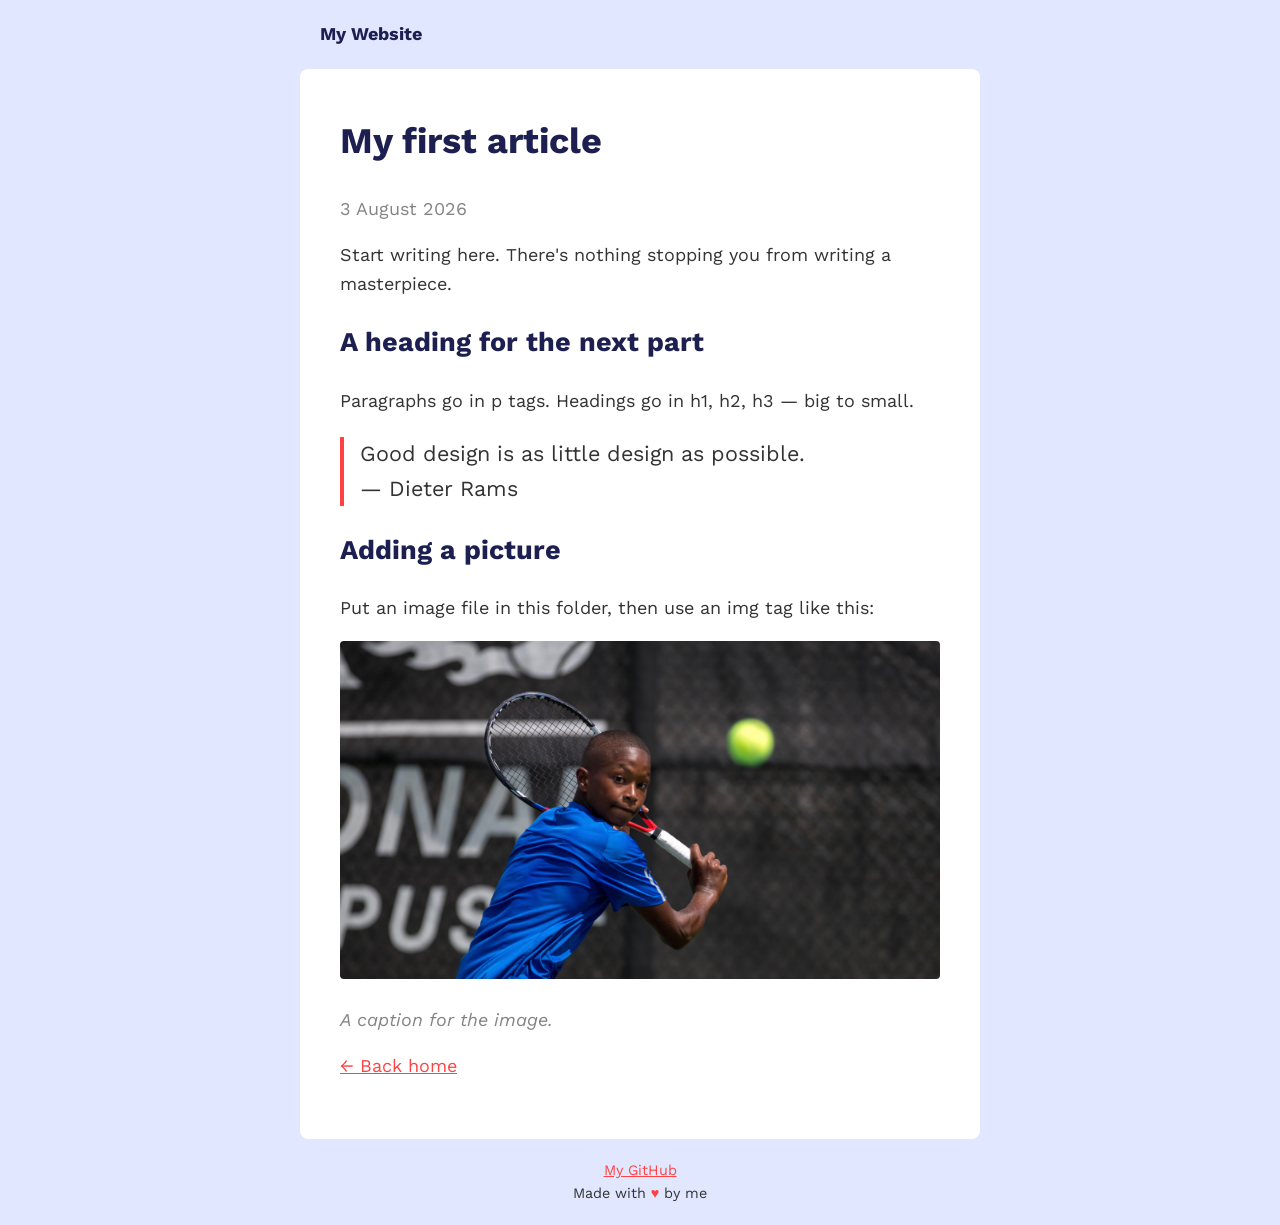
==== article.html @ ef50086d "Initial commit" ====
<!DOCTYPE html>
<html>

<head>
  <title>My First Article</title>
  <link rel="stylesheet" href="style.css">
  <script src="scripts.js" defer></script>
  <meta name="viewport" content="width=device-width, initial-scale=1.0">
  <link rel="shortcut icon" href="favicon.ico">
</head>

<body>

  <header>
    <a href="index.html" class="header-text">My Website</a>
  </header>

  <main>

    <h1>My first article</h1>
    <p class="date">3 August 2026</p>

    <p>Start writing here. There's nothing stopping you from writing a masterpiece.</p>

    <h2>A heading for the next part</h2>
    <p>Paragraphs go in p tags. Headings go in h1, h2, h3 — big to small.</p>

    <!-- A quote, styled in style.css -->
    <blockquote>
      Good design is as little design as possible.
      <br>— Dieter Rams
    </blockquote>

    <h2>Adding a picture</h2>
    <p>Put an image file in this folder, then use an img tag like this:</p>
    <img src="tennis.jpg" alt="A tennis court">
    <p class="image-caption">A caption for the image.</p>

    <p><a href="index.html">← Back home</a></p>

  </main>

  <footer>
    <a href="https://github.com">My GitHub</a>
    <br>
    Made with <span class="heart">&hearts;</span> by me
  </footer>

</body>

</html>
---- style.css ----
/* This file controls how everything LOOKS.
   Change a value, save, and refresh your browser to see what happens. */


/* Load a font from Google Fonts */
@import url('https://fonts.googleapis.com/css?family=Work+Sans:400,700&display=swap');


/* Rules for the whole page */

body {
  font-family: "Work Sans", sans-serif;
  font-size: 18px;
  line-height: 1.6;
  background: #E0E7FF;   /* page background color — try changing this! */
  color: #333333;        /* text color */
  margin: 0;
}


/* Headings */

h1, h2, h3 {
  color: #1D1F50;
}


/* Links */

a {
  color: #FF4343;        /* the accent color */
}


/* The bar at the top */

header {
  max-width: 640px;
  margin: auto;
  padding: 20px;
  font-weight: 700;
}

.header-text {
  color: #1D1F50;
  text-decoration: none;
}


/* The white box that holds your content */

main {
  max-width: 600px;
  margin: auto;
  padding: 20px 40px 40px 40px;
  background: #ffffff;
  border-radius: 8px;
}


/* Pictures never overflow the box */

main img {
  max-width: 100%;
  border-radius: 4px;
}

.image-caption {
  font-style: italic;
  opacity: 0.6;
}

.date {
  opacity: 0.6;
}


/* Quotes */

blockquote {
  border-left: 4px solid #FF4343;
  margin-left: 0;
  padding-left: 16px;
  font-size: 120%;
}


/* The footer at the bottom */

footer {
  max-width: 640px;
  margin: auto;
  padding: 20px;
  text-align: center;
  font-size: 80%;
}


/* The beating heart */

.heart {
  color: #FF4343;
  animation: beat 1s infinite;
}

@keyframes beat {
  50% { opacity: 0.5; }
}


/* Anything below this only applies to small screens (phones) */

@media only screen and (max-width: 600px) {

  body {
    background: #ffffff;
  }

  main {
    padding: 10px 5% 40px 5%;
    border-radius: 0;
  }

}
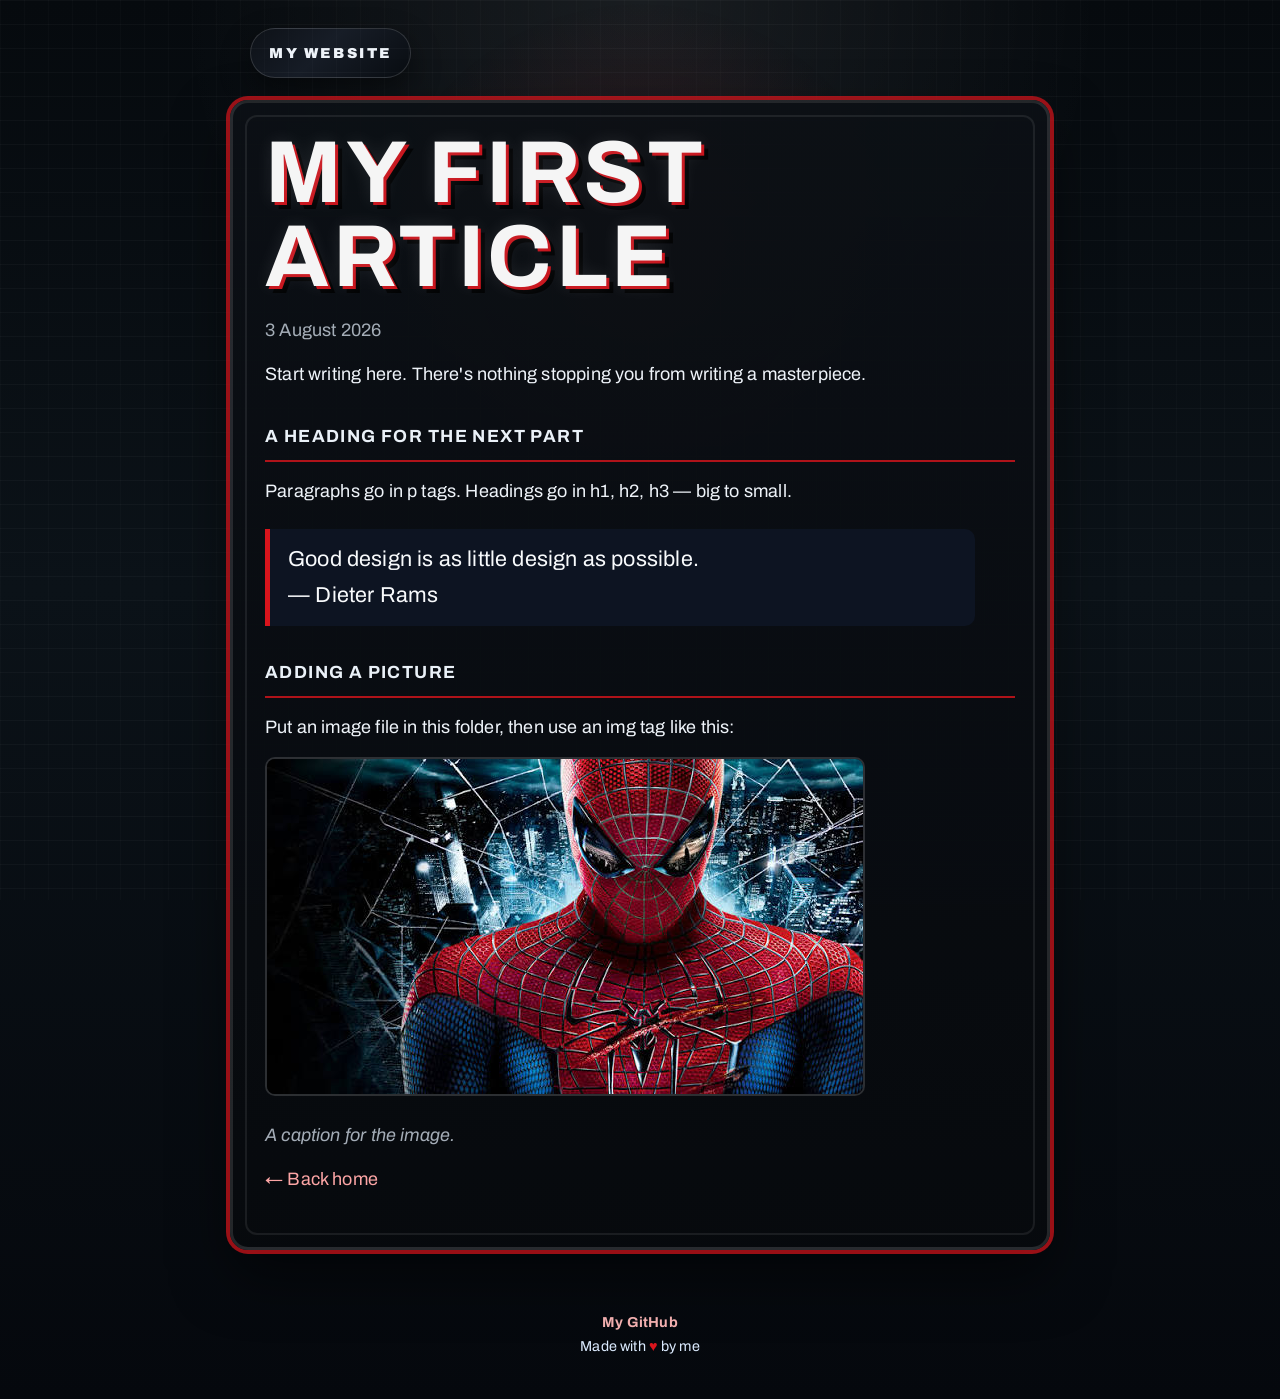
==== commit 4574a1fe: "amen" ====
--- a/article.html
+++ b/article.html
@@ -33,7 +33,7 @@
 
     <h2>Adding a picture</h2>
     <p>Put an image file in this folder, then use an img tag like this:</p>
-    <img src="tennis.jpg" alt="A tennis court">
+    <img src="tennis.jpeg" alt="A tennis court">
     <p class="image-caption">A caption for the image.</p>
 
     <p><a href="index.html">← Back home</a></p>
--- a/style.css
+++ b/style.css
@@ -1,124 +1,438 @@
 /* This file controls how everything LOOKS.
    Change a value, save, and refresh your browser to see what happens. */
 
-
-/* Load a font from Google Fonts */
-@import url('https://fonts.googleapis.com/css?family=Work+Sans:400,700&display=swap');
-
-
-/* Rules for the whole page */
+@import url('https://fonts.googleapis.com/css2?family=Archivo:wght@400;600;700;800;900&display=swap');
+
+:root {
+  --spidey-red: #d9141c;
+  --spidey-red-deep: #7a0d12;
+  --spidey-black: #070b11;
+  --spidey-gray: #d3d7dd;
+  --spidey-panel: #101820;
+  --spidey-panel-soft: rgba(16, 24, 32, 0.8);
+  --spidey-ink: #eef3f9;
+  --spidey-line: rgba(255, 255, 255, 0.12);
+
+  --cursor-default: url("data:image/svg+xml,%3Csvg xmlns='http://www.w3.org/2000/svg' width='200' height='200' viewBox='0 0 200 200' shape-rendering='crispEdges'%3E%3Cpath d='M18 20L148 92L104 100L90 180L58 150L66 100L18 92Z' fill='%23ffffff' stroke='%23000000' stroke-width='10' stroke-linejoin='miter'/%3E%3Cpath d='M44 52L110 96L82 100L74 144L58 128L64 100L44 86Z' fill='%23000000'/%3E%3Cpath d='M50 86L68 86L68 102L50 102Z' fill='%23ffffff'/%3E%3Cpath d='M80 86L98 86L98 102L80 102Z' fill='%23ffffff'/%3E%3Cpath d='M54 110L72 112L70 128L54 126Z' fill='%23ffffff'/%3E%3Cpath d='M78 110L96 112L98 128L80 126Z' fill='%23ffffff'/%3E%3C/svg%3E") 22 12, auto;
+  --cursor-link: url("data:image/svg+xml,%3Csvg xmlns='http://www.w3.org/2000/svg' width='200' height='200' viewBox='0 0 200 200' shape-rendering='crispEdges'%3E%3Cpath d='M18 20L148 92L104 100L90 180L58 150L66 100L18 92Z' fill='%23ffffff' stroke='%23000000' stroke-width='10' stroke-linejoin='miter'/%3E%3Cpath d='M44 52L110 96L82 100L74 144L58 128L64 100L44 86Z' fill='%23000000'/%3E%3Cpath d='M50 86L68 86L68 102L50 102Z' fill='%23ffffff'/%3E%3Cpath d='M80 86L98 86L98 102L80 102Z' fill='%23ffffff'/%3E%3Cpath d='M54 110L72 112L70 128L54 126Z' fill='%23ffffff'/%3E%3Cpath d='M78 110L96 112L98 128L80 126Z' fill='%23ffffff'/%3E%3C/svg%3E") 22 12, pointer;
+  --cursor-text: url("data:image/svg+xml,%3Csvg xmlns='http://www.w3.org/2000/svg' width='200' height='200' viewBox='0 0 200 200' shape-rendering='crispEdges'%3E%3Cpath d='M58 24H142V176H58Z' fill='%23ffffff' stroke='%23000000' stroke-width='10'/%3E%3Cpath d='M74 44H126V138H74Z' fill='%23000000'/%3E%3Cpath d='M78 64H122M78 88H122M78 112H122M78 136H122' stroke='%23ffffff' stroke-width='10' stroke-linecap='square'/%3E%3C/svg%3E") 18 18, text;
+}
+
+* {
+  box-sizing: border-box;
+}
+
+html {
+  scroll-behavior: smooth;
+}
 
 body {
-  font-family: "Work Sans", sans-serif;
+  font-family: "Archivo", sans-serif;
   font-size: 18px;
-  line-height: 1.6;
-  background: #E0E7FF;   /* page background color — try changing this! */
-  color: #333333;        /* text color */
+  line-height: 1.7;
+  background:
+    radial-gradient(circle at top, rgba(255, 255, 255, 0.08), transparent 30%),
+    linear-gradient(180deg, #060a0e 0%, #0b1218 42%, #05080d 100%);
+  color: var(--spidey-ink);
   margin: 0;
-}
-
-
-/* Headings */
+  min-height: 100vh;
+  letter-spacing: 0.01em;
+  cursor: var(--cursor-default);
+}
+
+body.link-cursor {
+  cursor: var(--cursor-link);
+}
+
+body.text-cursor {
+  cursor: var(--cursor-text);
+}
+
+.cursor-glow {
+  position: fixed;
+  left: 0;
+  top: 0;
+  width: 240px;
+  height: 240px;
+  border-radius: 50%;
+  pointer-events: none;
+  z-index: 9999;
+  opacity: 0;
+  transition: opacity 0.12s ease, filter 0.12s ease;
+  background: radial-gradient(circle, rgba(120, 255, 172, 0.72) 0%, rgba(61, 214, 136, 0.46) 20%, rgba(51, 209, 170, 0.22) 42%, rgba(51, 209, 170, 0.08) 62%, transparent 72%);
+  filter: blur(24px);
+  mix-blend-mode: screen;
+}
+
+.cursor-trail {
+  position: fixed;
+  inset: 0;
+  pointer-events: none;
+  z-index: 9998;
+  overflow: hidden;
+  mix-blend-mode: screen;
+}
+
+.cursor-sparkle {
+  position: absolute;
+  width: var(--sparkle-size);
+  height: var(--sparkle-size);
+  background: hsl(var(--sparkle-hue) 100% 78%);
+  box-shadow: 0 0 8px 2px hsl(var(--sparkle-hue) 100% 68%);
+  transform: translate(-50%, -50%) rotate(45deg);
+  animation: sparkle-fade 1.5s ease-out forwards;
+}
+
+.cursor-focus-ripple {
+  position: fixed;
+  border: 2px solid rgba(120, 255, 172, 0.9);
+  border-radius: 999px;
+  pointer-events: none;
+  z-index: 10000;
+  transform: translate(-50%, -50%);
+  box-shadow: 0 0 14px rgba(61, 214, 136, 0.72);
+  animation: focus-ripple 0.7s ease-out forwards;
+}
+
+@keyframes focus-ripple {
+  0% {
+    opacity: 0.95;
+    scale: 0.72;
+  }
+
+  100% {
+    opacity: 0;
+    scale: 1.45;
+  }
+}
+
+@keyframes sparkle-fade {
+  0% {
+    opacity: 0;
+    scale: 0.2;
+  }
+
+  12% {
+    opacity: 1;
+    scale: 1;
+  }
+
+  100% {
+    opacity: 0;
+    scale: 0;
+    translate: var(--sparkle-drift-x) var(--sparkle-drift-y);
+  }
+}
+
+.cursor-glow-active {
+  transform: scale(1.15);
+  filter: blur(30px);
+}
+
+.cursor-glow-hover {
+  width: 300px;
+  height: 300px;
+  filter: blur(36px);
+  background: radial-gradient(circle, rgba(178, 255, 200, 0.82) 0%, rgba(81, 255, 154, 0.58) 20%, rgba(80, 230, 165, 0.26) 44%, rgba(80, 230, 165, 0.08) 62%, transparent 76%);
+}
+
+@media (pointer: coarse) {
+  .cursor-glow {
+    width: 120px;
+    height: 120px;
+    filter: blur(14px);
+  }
+
+  .cursor-trail {
+    z-index: 9999;
+  }
+
+  .cursor-sparkle {
+    box-shadow: 0 0 6px 1px hsl(var(--sparkle-hue) 100% 68%);
+  }
+}
+
+body::before {
+  content: "";
+  position: fixed;
+  inset: 0;
+  background:
+    linear-gradient(rgba(255, 255, 255, 0.03) 1px, transparent 1px),
+    linear-gradient(90deg, rgba(255, 255, 255, 0.02) 1px, transparent 1px);
+  background-size: 24px 24px;
+  pointer-events: none;
+}
+
+body::after {
+  content: "";
+  position: fixed;
+  inset: 0;
+  background: radial-gradient(circle at 50% 30%, rgba(217, 20, 28, 0.14), transparent 30%);
+  pointer-events: none;
+}
 
 h1, h2, h3 {
-  color: #1D1F50;
-}
-
-
-/* Links */
+  color: var(--spidey-ink);
+  letter-spacing: 0.04em;
+}
+
+h1 {
+  font-size: clamp(2.8rem, 7vw, 5.5rem);
+  line-height: 0.95;
+  margin: 0 0 16px;
+  text-transform: uppercase;
+  color: #f5f5f5;
+  text-shadow: 0 0 18px rgba(255, 255, 255, 0.1), 3px 3px 0 rgba(217, 20, 28, 0.92), 7px 7px 0 rgba(0, 0, 0, 0.75);
+}
+
+h2 {
+  color: #eaf1f8;
+  border-bottom: 2px solid rgba(217, 20, 28, 0.8);
+  padding-bottom: 8px;
+  margin-top: 32px;
+  text-transform: uppercase;
+  letter-spacing: 0.08em;
+  font-size: 1.1rem;
+}
+
+p {
+  margin: 14px 0;
+}
+
+ul {
+  padding-left: 1.2rem;
+}
+
+li {
+  margin: 10px 0;
+}
 
 a {
-  color: #FF4343;        /* the accent color */
-}
-
-
-/* The bar at the top */
+  color: #fca5a5;
+  text-decoration: none;
+  transition: color 0.2s ease, transform 0.2s ease;
+  cursor: var(--cursor-link);
+}
+
+a:hover {
+  color: #fee2e2;
+}
+
+button,
+input,
+textarea,
+select {
+  cursor: var(--cursor-text);
+}
 
 header {
-  max-width: 640px;
-  margin: auto;
-  padding: 20px;
+  max-width: 820px;
+  margin: 0 auto;
+  padding: 28px 20px 10px;
+  font-weight: 900;
+}
+
+.header-text {
+  display: inline-block;
+  color: var(--spidey-ink);
+  text-decoration: none;
+  font-size: 0.9rem;
+  letter-spacing: 0.18em;
+  text-transform: uppercase;
+  background: linear-gradient(135deg, #0d1117, #171d27 45%, #090d12);
+  border: 1px solid rgba(255, 255, 255, 0.15);
+  padding: 12px 18px;
+  border-radius: 999px;
+  box-shadow: 0 12px 30px rgba(0, 0, 0, 0.45);
+}
+
+main {
+  max-width: 820px;
+  margin: 12px auto 40px;
+  padding: 28px 32px 38px;
+  background: linear-gradient(180deg, rgba(12, 16, 21, 0.94), rgba(7, 10, 14, 0.96));
+  border: 3px solid rgba(242, 244, 246, 0.12);
+  border-radius: 18px;
+  box-shadow:
+    0 0 0 4px rgba(217, 20, 28, 0.7),
+    0 26px 56px rgba(0, 0, 0, 0.5);
+  position: relative;
+  z-index: 1;
+  overflow: hidden;
+}
+
+main::before {
+  content: "";
+  position: absolute;
+  inset: 12px;
+  border: 2px solid rgba(255, 255, 255, 0.08);
+  border-radius: 12px;
+  pointer-events: none;
+}
+
+.hero {
+  margin-bottom: 26px;
+  padding: 12px 0 8px;
+  position: relative;
+}
+
+.hero::before {
+  content: "";
+  position: absolute;
+  top: -18px;
+  right: -20px;
+  width: 180px;
+  height: 180px;
+  border: 2px solid rgba(255, 255, 255, 0.12);
+  border-radius: 50%;
+  border-left-color: transparent;
+  border-bottom-color: transparent;
+  transform: rotate(25deg);
+  opacity: 0.7;
+}
+
+.eyebrow {
+  display: inline-block;
+  margin: 0 0 12px;
+  padding: 7px 12px;
+  border-radius: 999px;
+  background: rgba(217, 20, 28, 0.18);
+  border: 1px solid rgba(255, 255, 255, 0.16);
+  color: #f7c5c8;
+  text-transform: uppercase;
+  letter-spacing: 0.14em;
+  font-size: 0.68rem;
   font-weight: 700;
 }
 
-.header-text {
-  color: #1D1F50;
-  text-decoration: none;
-}
-
-
-/* The white box that holds your content */
-
-main {
-  max-width: 600px;
-  margin: auto;
-  padding: 20px 40px 40px 40px;
-  background: #ffffff;
-  border-radius: 8px;
-}
-
-
-/* Pictures never overflow the box */
+.intro {
+  color: #dfe5eb;
+  font-size: 1.16rem;
+  max-width: 60ch;
+}
+
+.hero-actions {
+  display: flex;
+  flex-wrap: wrap;
+  gap: 12px;
+  margin-top: 24px;
+}
+
+.primary-btn,
+.secondary-btn {
+  display: inline-block;
+  padding: 12px 18px;
+  border-radius: 999px;
+  font-weight: 800;
+  letter-spacing: 0.06em;
+  text-transform: uppercase;
+  border: 1px solid rgba(255, 255, 255, 0.16);
+}
+
+.primary-btn {
+  background: linear-gradient(135deg, var(--spidey-red), #f03636);
+  color: white;
+  box-shadow: 0 10px 22px rgba(217, 20, 28, 0.35);
+}
+
+.secondary-btn {
+  background: linear-gradient(135deg, #111827, #1f2937);
+  color: white;
+  box-shadow: 0 10px 22px rgba(15, 23, 42, 0.4);
+}
+
+.feature-list {
+  list-style: none;
+  padding-left: 0;
+}
+
+.feature-list li {
+  position: relative;
+  padding-left: 28px;
+  color: #e2e8f0;
+}
+
+.feature-list li::before {
+  content: "🕷️";
+  position: absolute;
+  left: 0;
+  top: 0;
+}
 
 main img {
   max-width: 100%;
-  border-radius: 4px;
+  border-radius: 10px;
+  border: 2px solid rgba(255, 255, 255, 0.15);
 }
 
 .image-caption {
   font-style: italic;
-  opacity: 0.6;
+  opacity: 0.8;
+  color: #cbd5e1;
 }
 
 .date {
-  opacity: 0.6;
-}
-
-
-/* Quotes */
+  opacity: 0.8;
+  color: #cbd5e1;
+}
 
 blockquote {
-  border-left: 4px solid #FF4343;
+  border-left: 5px solid var(--spidey-red);
   margin-left: 0;
-  padding-left: 16px;
+  padding: 12px 18px;
   font-size: 120%;
-}
-
-
-/* The footer at the bottom */
+  background: rgba(15, 23, 42, 0.7);
+  border-radius: 0 10px 10px 0;
+  color: #f8fafc;
+}
 
 footer {
-  max-width: 640px;
+  max-width: 820px;
   margin: auto;
-  padding: 20px;
+  padding: 20px 20px 40px;
   text-align: center;
-  font-size: 80%;
-}
-
-
-/* The beating heart */
+  font-size: 0.9rem;
+  color: #dbeafe;
+}
+
+footer a {
+  color: #f7b3b3;
+  font-weight: 700;
+}
 
 .heart {
-  color: #FF4343;
+  color: var(--spidey-red);
   animation: beat 1s infinite;
 }
 
 @keyframes beat {
-  50% { opacity: 0.5; }
-}
-
-
-/* Anything below this only applies to small screens (phones) */
+  0%, 100% { transform: scale(1); opacity: 1; }
+  50% { transform: scale(1.2); opacity: 0.7; }
+}
 
 @media only screen and (max-width: 600px) {
-
   body {
-    background: #ffffff;
+    background: #0b1016;
   }
 
   main {
-    padding: 10px 5% 40px 5%;
-    border-radius: 0;
-  }
-
-}
+    margin: 12px 12px 28px;
+    padding: 20px 18px 28px;
+    border-radius: 14px;
+  }
+
+  .hero-actions {
+    flex-direction: column;
+  }
+
+  .header-text {
+    letter-spacing: 0.12em;
+  }
+}
+
+  .primary-btn,
+  .secondary-btn {
+    width: 100%;
+    text-align: center;
+  }
+}
